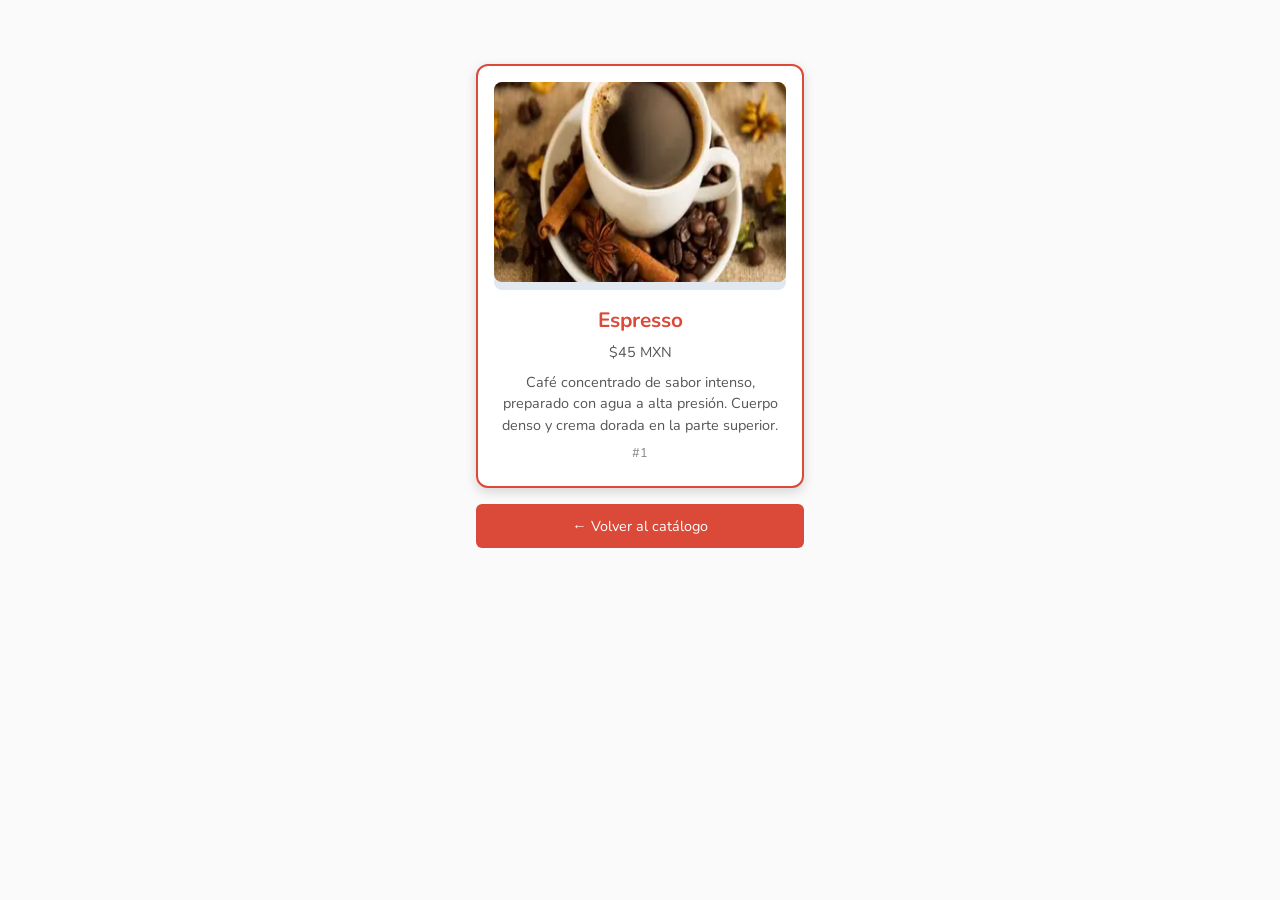
==== detalle.html @ 6a76a420 "Proyecto CoffeeShop GB - PWA con cards de café y página de detalle" ====
<!DOCTYPE html>
<html lang="es">
    <head>
        <meta charset="UTF-8">
        <meta name="viewport" content="width=device-width, initial-scale=1.0">
        <meta http-equiv="X-UA-Compatible" content="ie=edge">
        <link rel="stylesheet" href="css/style.css">
        <link rel="manifest" href="manifest.json">

        <link rel="apple-touch-icon" href="imagenes/icons/icon-72x72.png">
        <link rel="apple-touch-icon" href="imagenes/icons/icon-96x96.png">
        <link rel="apple-touch-icon" href="imagenes/icons/icon-128x128.png">
        <link rel="apple-touch-icon" href="imagenes/icons/icon-144x144.png">
        <link rel="apple-touch-icon" href="imagenes/icons/icon-152x152.png">
        <link rel="apple-touch-icon" href="imagenes/icons/icon-192x192.png">

        <meta name="theme-color" content="#db4938">
        <link rel="preconnect" href="https://fonts.googleapis.com">
        <link rel="preconnect" href="https://fonts.gstatic.com" crossorigin>
        <link href="https://fonts.googleapis.com/css2?family=Nunito:wght@400;700&display=swap" rel="stylesheet">
        <!-- Estilos para la card de detalle -->
        <style>
            body { background: #fafafa; font-family: 'Nunito', sans-serif; }
            .detail-container { max-width: 360px; margin: 2rem auto; padding: 1rem; }
            .detail-card {
                border: 2px solid #db4938;
                border-radius: 12px;
                padding: 1.5rem 1rem;
                background: #fff;
                box-shadow: 0 4px 12px rgba(0,0,0,0.15);
                transition: transform 0.3s;
            }
            .detail-card:hover { transform: translateY(-2px); }
            .detail-card .img-wrapper {
                width: 100%;
                height: 200px;
                background: #e2e8f0;
                border-radius: 8px;
                margin-bottom: 1rem;
                display: flex;
                align-items: center;
                justify-content: center;
                color: #718096;
                font-size: 0.8rem;
            }
            .detail-card img {
                width: 100%;
                height: 200px;
                object-fit: cover;
                border-radius: 8px;
                margin-bottom: 1rem;
            }
            .detail-card h2 { color: #db4938; margin: 0.5rem 0; font-size: 1.3rem; }
            .detail-card .precio { font-size: 1.2rem; color: #2d3748; font-weight: bold; margin: 0.5rem 0; display: block; }
            .detail-card p { color: #555; line-height: 1.5; margin: 0.5rem 0; font-size: 0.9rem; }
            .detail-card small { color: #888; font-size: 0.8rem; display: block; margin-top: 0.5rem; }
            .btn-volver {
                width: 100%;
                padding: 0.75rem;
                background: #db4938;
                color: white;
                border: none;
                border-radius: 6px;
                cursor: pointer;
                font-family: 'Nunito', sans-serif;
                font-size: 0.9rem;
                margin-top: 1.5rem;
            }
            .btn-volver:hover { background: #c53d2e; }
        </style>
    </head>
    <body>
        <main style="padding: 1rem;">
            <div class="detail-container">
                <!-- Card por defecto - se remplazará con JavaScript -->
                <div class="detail-card" id="default-card">
                    <div class="img-wrapper" id="img-placeholder">
                        Imagen del café
                    </div>
                    <h2 class="card-title" id="title-placeholder">Nombre del Café</h2>
                    <p class="card-precio" id="precio-placeholder">$XX MXN</p>
                    <p class="card-descripcion" id="descripcion-placeholder">
                        Descripción del café aquí. Este café se caracteriza por su...
                    </p>
                    <small class="card-id" id="id-placeholder">#1</small>
                </div>
                <!-- Botón volver (siempre visible) -->
                <button class="btn-volver" id="btn-volver" style="margin-top: 1rem;">← Volver al catálogo</button>
            </div>
        </main>
        <script src="js/app.js"></script>
    </body>
</html>
---- css/style.css ----
*{
    margin:0;
    padding:0;
    box-sizing: border-box;
}

body{
    background:#fdfdfd;
    font-family: "Nunito", sans-serif;
    font-size: 1rem;
}

main{
    max-width: 1100px;
    margin: auto;
    padding: 0.5rem;
    text-align: center;
}

nav{
    display: flex;
    justify-content: space-between;
    align-items: center;
    padding: 1rem 0;
    flex-wrap: wrap;
}

ul{
    list-style: none;
    display: flex;
    gap: 1rem;
}

li{
    cursor: pointer;
}

h1{
    color: #db4938;
}

.cards{
    display: grid;
    grid-template-columns: repeat(auto-fill, minmax(220px, 1fr));
    gap: 1.5rem;
    padding: 1.5rem 0;
}

.card{
    background: #fff;
    border-radius: 12px;
    box-shadow: 0 2px 8px rgba(0,0,0,0.1);
    overflow: hidden;
    transition: transform 0.3s, box-shadow 0.3s;
}

.card:hover{
    transform: translateY(-5px);
    box-shadow: 0 4px 16px rgba(0,0,0,0.2);
}

.card img{
    width: 100%;
    height: 200px;
    object-fit: cover;
}

.card-info{
    padding: 1rem;
}

.card-info h3{
    color: #db4938;
    margin-bottom: 0.5rem;
}

.card-info p{
    color: #555;
    font-size: 0.9rem;
    line-height: 1.4;
}

@media(max-width: 600px){
    nav{
        flex-direction: column;
        gap: 0.5rem;
    }

    .cards{
        grid-template-columns: 1fr;
    }
}

@media(max-width: 900px){
    .cards{
        grid-template-columns: repeat(auto-fill, minmax(180px, 1fr));
    }
}
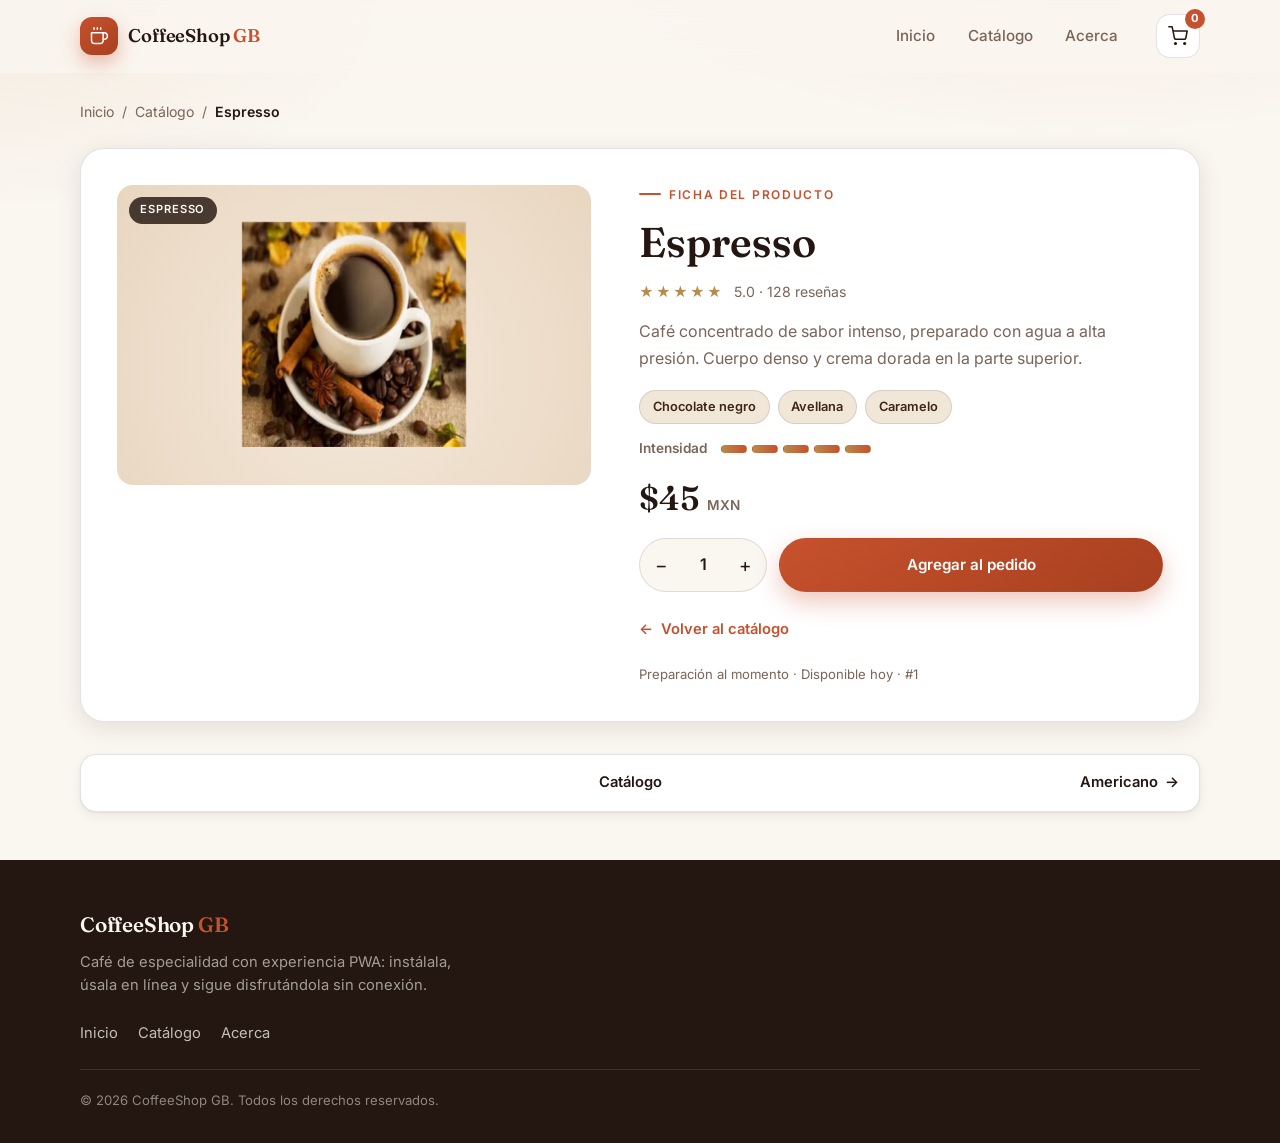
==== commit b3ef12e6: "Corregir navegacion a detalle y redisenar UI/UX con design system" ====
--- a/detalle.html
+++ b/detalle.html
@@ -4,8 +4,12 @@
         <meta charset="UTF-8">
         <meta name="viewport" content="width=device-width, initial-scale=1.0">
         <meta http-equiv="X-UA-Compatible" content="ie=edge">
+        <meta name="description" content="Detalle del café - CoffeeShop GB">
+        <title>Detalle del café | CoffeeShop GB</title>
         <link rel="stylesheet" href="css/style.css">
         <link rel="manifest" href="manifest.json">
+        <link rel="icon" href="imagenes/icons/favicon-32x32.png" sizes="32x32">
+        <link rel="icon" href="imagenes/icons/icon-192x192.png" sizes="192x192">
 
         <link rel="apple-touch-icon" href="imagenes/icons/icon-72x72.png">
         <link rel="apple-touch-icon" href="imagenes/icons/icon-96x96.png">
@@ -14,80 +18,128 @@
         <link rel="apple-touch-icon" href="imagenes/icons/icon-152x152.png">
         <link rel="apple-touch-icon" href="imagenes/icons/icon-192x192.png">
 
-        <meta name="theme-color" content="#db4938">
+        <meta name="theme-color" content="#241610">
+        <meta name="apple-mobile-web-app-capable" content="yes">
         <link rel="preconnect" href="https://fonts.googleapis.com">
         <link rel="preconnect" href="https://fonts.gstatic.com" crossorigin>
-        <link href="https://fonts.googleapis.com/css2?family=Nunito:wght@400;700&display=swap" rel="stylesheet">
-        <!-- Estilos para la card de detalle -->
-        <style>
-            body { background: #fafafa; font-family: 'Nunito', sans-serif; }
-            .detail-container { max-width: 360px; margin: 2rem auto; padding: 1rem; }
-            .detail-card {
-                border: 2px solid #db4938;
-                border-radius: 12px;
-                padding: 1.5rem 1rem;
-                background: #fff;
-                box-shadow: 0 4px 12px rgba(0,0,0,0.15);
-                transition: transform 0.3s;
-            }
-            .detail-card:hover { transform: translateY(-2px); }
-            .detail-card .img-wrapper {
-                width: 100%;
-                height: 200px;
-                background: #e2e8f0;
-                border-radius: 8px;
-                margin-bottom: 1rem;
-                display: flex;
-                align-items: center;
-                justify-content: center;
-                color: #718096;
-                font-size: 0.8rem;
-            }
-            .detail-card img {
-                width: 100%;
-                height: 200px;
-                object-fit: cover;
-                border-radius: 8px;
-                margin-bottom: 1rem;
-            }
-            .detail-card h2 { color: #db4938; margin: 0.5rem 0; font-size: 1.3rem; }
-            .detail-card .precio { font-size: 1.2rem; color: #2d3748; font-weight: bold; margin: 0.5rem 0; display: block; }
-            .detail-card p { color: #555; line-height: 1.5; margin: 0.5rem 0; font-size: 0.9rem; }
-            .detail-card small { color: #888; font-size: 0.8rem; display: block; margin-top: 0.5rem; }
-            .btn-volver {
-                width: 100%;
-                padding: 0.75rem;
-                background: #db4938;
-                color: white;
-                border: none;
-                border-radius: 6px;
-                cursor: pointer;
-                font-family: 'Nunito', sans-serif;
-                font-size: 0.9rem;
-                margin-top: 1.5rem;
-            }
-            .btn-volver:hover { background: #c53d2e; }
-        </style>
+        <link href="https://fonts.googleapis.com/css2?family=Fraunces:opsz,wght@9..144,500;9..144,600;9..144,700&family=Inter:wght@400;500;600;700&display=swap" rel="stylesheet">
     </head>
-    <body>
-        <main style="padding: 1rem;">
-            <div class="detail-container">
-                <!-- Card por defecto - se remplazará con JavaScript -->
-                <div class="detail-card" id="default-card">
-                    <div class="img-wrapper" id="img-placeholder">
-                        Imagen del café
-                    </div>
-                    <h2 class="card-title" id="title-placeholder">Nombre del Café</h2>
-                    <p class="card-precio" id="precio-placeholder">$XX MXN</p>
-                    <p class="card-descripcion" id="descripcion-placeholder">
-                        Descripción del café aquí. Este café se caracteriza por su...
-                    </p>
-                    <small class="card-id" id="id-placeholder">#1</small>
+    <body class="page-detalle">
+        <a class="skip-link" href="#contenido">Saltar al contenido</a>
+        <header class="site-header">
+            <div class="container header-inner">
+                <a class="brand" href="index.html">
+                    <span class="brand-icon" aria-hidden="true">
+                        <svg viewBox="0 0 24 24" fill="none" stroke="currentColor" stroke-width="1.8" stroke-linecap="round" stroke-linejoin="round">
+                            <path d="M17 8h1a4 4 0 1 1 0 8h-1"></path>
+                            <path d="M3 8h14v9a4 4 0 0 1-4 4H7a4 4 0 0 1-4-4V8z"></path>
+                            <line x1="6" y1="2" x2="6" y2="4"></line>
+                            <line x1="10" y1="2" x2="10" y2="4"></line>
+                            <line x1="14" y1="2" x2="14" y2="4"></line>
+                        </svg>
+                    </span>
+                    <span class="brand-text">CoffeeShop <em>GB</em></span>
+                </a>
+
+                <nav class="main-nav" aria-label="Navegación principal">
+                    <a href="index.html#inicio">Inicio</a>
+                    <a href="index.html#catalogo">Catálogo</a>
+                    <a href="index.html#acerca">Acerca</a>
+                </nav>
+
+                <button class="cart-btn" id="cart-btn" type="button" aria-label="Pedido">
+                    <svg viewBox="0 0 24 24" fill="none" stroke="currentColor" stroke-width="1.8" stroke-linecap="round" stroke-linejoin="round" aria-hidden="true">
+                        <circle cx="9" cy="21" r="1"></circle>
+                        <circle cx="20" cy="21" r="1"></circle>
+                        <path d="M1 1h4l2.68 13.39a2 2 0 0 0 2 1.61h9.72a2 2 0 0 0 2-1.61L23 6H6"></path>
+                    </svg>
+                    <span class="cart-count" id="cart-count">0</span>
+                </button>
+            </div>
+        </header>
+
+        <main id="contenido">
+            <section class="detail">
+                <div class="container">
+                    <nav class="breadcrumb" aria-label="Migas de pan">
+                        <a href="index.html">Inicio</a>
+                        <span aria-hidden="true">/</span>
+                        <a href="index.html#catalogo">Catálogo</a>
+                        <span aria-hidden="true">/</span>
+                        <span id="breadcrumb-actual">Café</span>
+                    </nav>
+
+                    <article class="detail-card" id="detalle-card">
+                        <div class="detail-media">
+                            <div class="img-wrapper" id="img-placeholder">
+                                <span class="img-loading">Cargando café…</span>
+                            </div>
+                            <span class="product-tag" id="badge-placeholder">Café</span>
+                        </div>
+
+                        <div class="detail-body">
+                            <span class="eyebrow">Ficha del producto</span>
+                            <h1 class="detail-title" id="title-placeholder">Nombre del café</h1>
+
+                            <div class="detail-rating" aria-label="Valoración 5 de 5">
+                                <span class="stars" aria-hidden="true">★★★★★</span>
+                                <span class="rating-text">5.0 · 128 reseñas</span>
+                            </div>
+
+                            <p class="detail-desc" id="descripcion-placeholder">Descripción del café.</p>
+
+                            <ul class="note-chips" id="notas-placeholder" aria-label="Notas de cata"></ul>
+
+                            <div class="intensity" aria-label="Intensidad">
+                                <span class="intensity-label">Intensidad</span>
+                                <span class="intensity-meter" id="intensidad-placeholder"></span>
+                            </div>
+
+                            <p class="detail-price" id="precio-placeholder">$XX <small>MXN</small></p>
+
+                            <div class="detail-actions">
+                                <div class="stepper" role="group" aria-label="Cantidad">
+                                    <button type="button" class="stepper-btn" id="qty-minus" aria-label="Quitar uno">−</button>
+                                    <input type="number" id="qty-input" value="1" min="1" max="99" aria-label="Cantidad" readonly>
+                                    <button type="button" class="stepper-btn" id="qty-plus" aria-label="Agregar uno">+</button>
+                                </div>
+                                <button type="button" class="btn btn-primary btn-add" id="btn-agregar">Agregar al pedido</button>
+                            </div>
+
+                            <a class="btn-back" id="btn-volver" href="index.html#catalogo">
+                                <span aria-hidden="true">←</span> Volver al catálogo
+                            </a>
+
+                            <p class="detail-meta">Preparación al momento · Disponible hoy · #<span id="id-placeholder">1</span></p>
+                        </div>
+                    </article>
+
+                    <nav class="detail-nav" aria-label="Navegación entre cafés">
+                        <a href="#" id="nav-anterior"><span aria-hidden="true">←</span> <span>Anterior</span></a>
+                        <a href="index.html#catalogo">Catálogo</a>
+                        <a href="#" id="nav-siguiente"><span>Siguiente</span> <span aria-hidden="true">→</span></a>
+                    </nav>
                 </div>
-                <!-- Botón volver (siempre visible) -->
-                <button class="btn-volver" id="btn-volver" style="margin-top: 1rem;">← Volver al catálogo</button>
+            </section>
+        </main>
+
+        <footer class="site-footer">
+            <div class="container footer-inner">
+                <div class="footer-brand">
+                    <div class="brand-text">CoffeeShop <em>GB</em></div>
+                    <p>Café de especialidad con experiencia PWA: instálala, úsala en línea y sigue disfrutándola sin conexión.</p>
+                </div>
+                <nav class="footer-links" aria-label="Enlaces del pie de página">
+                    <a href="index.html#inicio">Inicio</a>
+                    <a href="index.html#catalogo">Catálogo</a>
+                    <a href="index.html#acerca">Acerca</a>
+                </nav>
+                <p class="footer-legal">© 2026 CoffeeShop GB. Todos los derechos reservados.</p>
             </div>
-        </main>
+        </footer>
+
+        <div class="toast" id="toast" role="status" aria-live="polite"></div>
+
         <script src="js/app.js"></script>
     </body>
-</html>+</html>
--- a/css/style.css
+++ b/css/style.css
@@ -1,98 +1,1103 @@
-*{
-    margin:0;
-    padding:0;
-    box-sizing: border-box;
-}
-
-body{
-    background:#fdfdfd;
-    font-family: "Nunito", sans-serif;
-    font-size: 1rem;
-}
-
-main{
-    max-width: 1100px;
-    margin: auto;
-    padding: 0.5rem;
+/* =========================================================
+   CoffeeShop GB · Design System
+   Paleta cálida tipo "coffee shop": espresso, crema y terracota
+   ========================================================= */
+
+:root {
+  --espresso: #241610;
+  --coffee: #3b2618;
+  --crema: #faf6f0;
+  --crema-2: #f1e7d9;
+  --surface: #ffffff;
+  --accent: #c6512e;
+  --accent-strong: #a8401f;
+  --accent-soft: #f7e4dc;
+  --gold: #b98a4b;
+  --ink: #241610;
+  --muted: #7a6558;
+  --line: rgba(36, 22, 16, 0.12);
+
+  --radius-sm: 10px;
+  --radius: 16px;
+  --radius-lg: 24px;
+
+  --shadow-sm: 0 1px 2px rgba(36, 22, 16, 0.06), 0 4px 12px rgba(36, 22, 16, 0.06);
+  --shadow-md: 0 6px 24px rgba(36, 22, 16, 0.1);
+  --shadow-lg: 0 24px 60px rgba(36, 22, 16, 0.18);
+
+  --font-body: "Inter", system-ui, -apple-system, "Segoe UI", sans-serif;
+  --font-display: "Fraunces", Georgia, "Times New Roman", serif;
+
+  --container: 1120px;
+  --header-h: 72px;
+  --ease: cubic-bezier(0.22, 1, 0.36, 1);
+
+  color-scheme: light;
+}
+
+*,
+*::before,
+*::after {
+  box-sizing: border-box;
+}
+
+html {
+  scroll-behavior: smooth;
+  scroll-padding-top: calc(var(--header-h) + 16px);
+}
+
+body {
+  margin: 0;
+  font-family: var(--font-body);
+  font-size: 1rem;
+  line-height: 1.6;
+  color: var(--ink);
+  background:
+    radial-gradient(900px 420px at 85% -10%, rgba(198, 81, 46, 0.08), transparent 60%),
+    radial-gradient(700px 380px at 0% 0%, rgba(185, 138, 75, 0.1), transparent 55%),
+    var(--crema);
+  -webkit-font-smoothing: antialiased;
+}
+
+img {
+  max-width: 100%;
+  display: block;
+}
+
+a {
+  color: inherit;
+  text-decoration: none;
+}
+
+button,
+input {
+  font: inherit;
+  color: inherit;
+}
+
+.container {
+  width: min(100% - 2.5rem, var(--container));
+  margin-inline: auto;
+}
+
+.text-accent {
+  color: var(--accent);
+}
+
+.skip-link {
+  position: absolute;
+  top: -100px;
+  left: 1rem;
+  z-index: 200;
+  padding: 0.7rem 1.1rem;
+  border-radius: 0 0 var(--radius-sm) var(--radius-sm);
+  background: var(--espresso);
+  color: var(--crema);
+  font-size: 0.9rem;
+  font-weight: 600;
+  transition: top 0.2s var(--ease);
+}
+
+.skip-link:focus {
+  top: 0;
+}
+
+.eyebrow {
+  display: inline-flex;
+  align-items: center;
+  gap: 0.5rem;
+  font-size: 0.75rem;
+  font-weight: 600;
+  letter-spacing: 0.14em;
+  text-transform: uppercase;
+  color: var(--accent);
+}
+
+.eyebrow::before {
+  content: "";
+  width: 22px;
+  height: 2px;
+  border-radius: 2px;
+  background: currentColor;
+}
+
+.section-title {
+  font-family: var(--font-display);
+  font-size: clamp(1.75rem, 3.5vw, 2.4rem);
+  font-weight: 600;
+  line-height: 1.15;
+  margin: 0.35rem 0 0;
+  letter-spacing: -0.01em;
+}
+
+/* ---------- Header ---------- */
+
+.site-header {
+  position: sticky;
+  top: 0;
+  z-index: 50;
+  background: rgba(250, 246, 240, 0.82);
+  backdrop-filter: blur(14px);
+  -webkit-backdrop-filter: blur(14px);
+  border-bottom: 1px solid transparent;
+  transition: border-color 0.3s, box-shadow 0.3s;
+}
+
+.site-header.is-scrolled {
+  border-color: var(--line);
+  box-shadow: 0 6px 24px rgba(36, 22, 16, 0.06);
+}
+
+.header-inner {
+  height: var(--header-h);
+  display: flex;
+  align-items: center;
+  gap: 1.5rem;
+}
+
+.brand {
+  display: inline-flex;
+  align-items: center;
+  gap: 0.65rem;
+  font-weight: 700;
+}
+
+.brand-icon {
+  width: 38px;
+  height: 38px;
+  display: grid;
+  place-items: center;
+  border-radius: 12px;
+  color: var(--surface);
+  background: linear-gradient(145deg, var(--accent), var(--accent-strong));
+  box-shadow: 0 8px 18px rgba(198, 81, 46, 0.35);
+}
+
+.brand-icon svg {
+  width: 20px;
+  height: 20px;
+}
+
+.brand-text {
+  font-family: var(--font-display);
+  font-size: 1.15rem;
+  font-weight: 600;
+  letter-spacing: -0.01em;
+}
+
+.brand-text em {
+  font-style: normal;
+  color: var(--accent);
+}
+
+.main-nav {
+  margin-left: auto;
+  display: flex;
+  align-items: center;
+  gap: 0.35rem;
+}
+
+.main-nav a {
+  padding: 0.5rem 0.85rem;
+  border-radius: 999px;
+  font-size: 0.95rem;
+  font-weight: 500;
+  color: var(--muted);
+  transition: color 0.2s, background 0.2s;
+}
+
+.main-nav a:hover,
+.main-nav a:focus-visible {
+  color: var(--ink);
+  background: rgba(36, 22, 16, 0.06);
+}
+
+.cart-btn {
+  position: relative;
+  width: 44px;
+  height: 44px;
+  display: grid;
+  place-items: center;
+  border: 1px solid var(--line);
+  border-radius: 14px;
+  background: var(--surface);
+  cursor: pointer;
+  transition: transform 0.2s var(--ease), box-shadow 0.2s;
+}
+
+.cart-btn:hover {
+  transform: translateY(-2px);
+  box-shadow: var(--shadow-sm);
+}
+
+.cart-btn svg {
+  width: 20px;
+  height: 20px;
+}
+
+.cart-count {
+  position: absolute;
+  top: -6px;
+  right: -6px;
+  min-width: 20px;
+  height: 20px;
+  padding: 0 5px;
+  display: grid;
+  place-items: center;
+  border-radius: 999px;
+  background: var(--accent);
+  color: #fff;
+  font-size: 0.7rem;
+  font-weight: 700;
+}
+
+.cart-count.is-bump {
+  animation: bump 0.35s var(--ease);
+}
+
+/* ---------- Botones ---------- */
+
+.btn {
+  display: inline-flex;
+  align-items: center;
+  justify-content: center;
+  gap: 0.5rem;
+  padding: 0.85rem 1.5rem;
+  border: 1px solid transparent;
+  border-radius: 999px;
+  font-weight: 600;
+  font-size: 0.95rem;
+  cursor: pointer;
+  transition: transform 0.2s var(--ease), box-shadow 0.2s, background 0.2s, color 0.2s;
+}
+
+.btn:active {
+  transform: translateY(1px);
+}
+
+.btn-primary {
+  background: linear-gradient(145deg, var(--accent), var(--accent-strong));
+  color: #fff;
+  box-shadow: 0 10px 24px rgba(198, 81, 46, 0.32);
+}
+
+.btn-primary:hover {
+  transform: translateY(-2px);
+  box-shadow: 0 14px 30px rgba(198, 81, 46, 0.4);
+}
+
+.btn-ghost {
+  background: transparent;
+  border-color: var(--line);
+  color: var(--ink);
+}
+
+.btn-ghost:hover {
+  background: var(--surface);
+  border-color: rgba(36, 22, 16, 0.25);
+  transform: translateY(-2px);
+}
+
+/* ---------- Hero ---------- */
+
+.hero {
+  padding: clamp(2.5rem, 6vw, 4.5rem) 0 clamp(3rem, 7vw, 5rem);
+  overflow: hidden;
+}
+
+.hero-inner {
+  display: grid;
+  grid-template-columns: 1.05fr 0.95fr;
+  align-items: center;
+  gap: clamp(2rem, 5vw, 4rem);
+}
+
+.hero-title {
+  font-family: var(--font-display);
+  font-size: clamp(2.3rem, 5.4vw, 3.7rem);
+  font-weight: 600;
+  line-height: 1.05;
+  letter-spacing: -0.02em;
+  margin: 0.9rem 0 1rem;
+}
+
+.hero-subtitle {
+  color: var(--muted);
+  font-size: 1.05rem;
+  max-width: 46ch;
+  margin: 0 0 1.75rem;
+}
+
+.hero-actions {
+  display: flex;
+  flex-wrap: wrap;
+  gap: 0.75rem;
+}
+
+.hero-stats {
+  list-style: none;
+  display: flex;
+  gap: 2.25rem;
+  margin: 2.5rem 0 0;
+  padding: 0;
+}
+
+.hero-stats li {
+  display: flex;
+  flex-direction: column;
+}
+
+.hero-stats strong {
+  font-family: var(--font-display);
+  font-size: 1.6rem;
+  font-weight: 600;
+  line-height: 1;
+}
+
+.hero-stats span {
+  font-size: 0.82rem;
+  color: var(--muted);
+  margin-top: 0.3rem;
+}
+
+.hero-visual {
+  position: relative;
+  display: grid;
+  place-items: center;
+  min-height: 340px;
+}
+
+.hero-blob {
+  position: absolute;
+  inset: 6% 8%;
+  border-radius: 46% 54% 58% 42% / 52% 44% 56% 48%;
+  background:
+    radial-gradient(circle at 30% 30%, #f6e9da, #ecd7c2 55%, #e3c7ad);
+  box-shadow: inset 0 -30px 60px rgba(36, 22, 16, 0.08);
+  animation: blob 12s ease-in-out infinite alternate;
+}
+
+.hero-cup {
+  position: relative;
+  width: min(78%, 340px);
+  filter: drop-shadow(0 30px 40px rgba(36, 22, 16, 0.25));
+  animation: float 5s ease-in-out infinite;
+}
+
+.hero-chip {
+  position: absolute;
+  padding: 0.55rem 0.95rem;
+  border-radius: 999px;
+  background: rgba(255, 255, 255, 0.9);
+  border: 1px solid var(--line);
+  box-shadow: var(--shadow-sm);
+  font-size: 0.82rem;
+  font-weight: 600;
+  backdrop-filter: blur(8px);
+}
+
+.hero-chip-top {
+  top: 12%;
+  right: 4%;
+  color: var(--accent);
+}
+
+.hero-chip-bottom {
+  bottom: 14%;
+  left: 2%;
+}
+
+/* ---------- Catálogo ---------- */
+
+.catalog,
+.features {
+  padding: clamp(3rem, 7vw, 5rem) 0;
+}
+
+.section-head {
+  display: flex;
+  align-items: flex-end;
+  justify-content: space-between;
+  gap: 1.5rem;
+  margin-bottom: 2rem;
+  flex-wrap: wrap;
+}
+
+.section-head-center {
+  justify-content: center;
+  text-align: center;
+}
+
+.search {
+  display: flex;
+  align-items: center;
+  gap: 0.6rem;
+  min-width: min(100%, 300px);
+  padding: 0.7rem 1rem;
+  background: var(--surface);
+  border: 1px solid var(--line);
+  border-radius: 999px;
+  box-shadow: var(--shadow-sm);
+  transition: border-color 0.2s, box-shadow 0.2s;
+}
+
+.search:focus-within {
+  border-color: rgba(198, 81, 46, 0.55);
+  box-shadow: 0 0 0 4px rgba(198, 81, 46, 0.12);
+}
+
+.search svg {
+  width: 18px;
+  height: 18px;
+  color: var(--muted);
+  flex: none;
+}
+
+.search input {
+  border: 0;
+  outline: 0;
+  background: transparent;
+  width: 100%;
+  font-size: 0.95rem;
+}
+
+.search input::placeholder {
+  color: rgba(122, 101, 88, 0.75);
+}
+
+.product-grid {
+  display: grid;
+  grid-template-columns: repeat(auto-fill, minmax(240px, 1fr));
+  gap: 1.5rem;
+}
+
+.product-card {
+  display: flex;
+  flex-direction: column;
+  background: var(--surface);
+  border: 1px solid var(--line);
+  border-radius: var(--radius-lg);
+  overflow: hidden;
+  box-shadow: var(--shadow-sm);
+  transition: transform 0.3s var(--ease), box-shadow 0.3s, border-color 0.3s;
+}
+
+.product-card:hover {
+  transform: translateY(-6px);
+  box-shadow: var(--shadow-md);
+  border-color: rgba(198, 81, 46, 0.3);
+}
+
+.product-card:focus-visible {
+  outline: 3px solid rgba(198, 81, 46, 0.55);
+  outline-offset: 3px;
+}
+
+.product-media {
+  position: relative;
+  aspect-ratio: 4 / 3;
+  background:
+    radial-gradient(circle at 50% 65%, #f3e6d6, #e9d8c4);
+  overflow: hidden;
+}
+
+.product-media img {
+  width: 100%;
+  height: 100%;
+  object-fit: contain;
+  padding: 8%;
+  transition: transform 0.5s var(--ease);
+}
+
+.product-card:hover .product-media img {
+  transform: scale(1.07) rotate(-1.5deg);
+}
+
+.product-tag {
+  position: absolute;
+  top: 12px;
+  left: 12px;
+  padding: 0.3rem 0.7rem;
+  border-radius: 999px;
+  background: rgba(36, 22, 16, 0.82);
+  color: var(--crema);
+  font-size: 0.7rem;
+  font-weight: 600;
+  letter-spacing: 0.08em;
+  text-transform: uppercase;
+  backdrop-filter: blur(6px);
+}
+
+.product-body {
+  display: flex;
+  flex-direction: column;
+  gap: 0.35rem;
+  padding: 1.15rem 1.25rem 1.25rem;
+  flex: 1;
+}
+
+.product-name {
+  font-family: var(--font-display);
+  font-size: 1.25rem;
+  font-weight: 600;
+  margin: 0;
+}
+
+.product-desc {
+  margin: 0;
+  color: var(--muted);
+  font-size: 0.9rem;
+  line-height: 1.5;
+  flex: 1;
+}
+
+.product-foot {
+  display: flex;
+  align-items: center;
+  justify-content: space-between;
+  margin-top: 0.9rem;
+  padding-top: 0.9rem;
+  border-top: 1px dashed var(--line);
+}
+
+.product-price {
+  font-family: var(--font-display);
+  font-size: 1.3rem;
+  font-weight: 600;
+  color: var(--ink);
+}
+
+.product-price small {
+  font-family: var(--font-body);
+  font-size: 0.72rem;
+  font-weight: 600;
+  color: var(--muted);
+}
+
+.product-cta {
+  font-size: 0.85rem;
+  font-weight: 600;
+  color: var(--accent);
+  display: inline-flex;
+  gap: 0.35rem;
+  transition: gap 0.2s var(--ease);
+}
+
+.product-card:hover .product-cta {
+  gap: 0.6rem;
+}
+
+.product-card[hidden] {
+  display: none;
+}
+
+.empty-state {
+  margin: 2.5rem auto 0;
+  max-width: 46ch;
+  text-align: center;
+  color: var(--muted);
+  background: var(--surface);
+  border: 1px dashed var(--line);
+  border-radius: var(--radius);
+  padding: 1.5rem;
+}
+
+/* ---------- Features ---------- */
+
+.features {
+  background: linear-gradient(180deg, transparent, rgba(241, 231, 217, 0.7));
+}
+
+.feature-grid {
+  display: grid;
+  grid-template-columns: repeat(auto-fit, minmax(240px, 1fr));
+  gap: 1.25rem;
+}
+
+.feature-card {
+  background: var(--surface);
+  border: 1px solid var(--line);
+  border-radius: var(--radius-lg);
+  padding: 1.75rem 1.5rem;
+  box-shadow: var(--shadow-sm);
+  transition: transform 0.3s var(--ease), box-shadow 0.3s;
+}
+
+.feature-card:hover {
+  transform: translateY(-4px);
+  box-shadow: var(--shadow-md);
+}
+
+.feature-icon {
+  width: 48px;
+  height: 48px;
+  display: grid;
+  place-items: center;
+  border-radius: 14px;
+  color: var(--accent);
+  background: var(--accent-soft);
+  margin-bottom: 1rem;
+}
+
+.feature-icon svg {
+  width: 24px;
+  height: 24px;
+}
+
+.feature-card h3 {
+  font-family: var(--font-display);
+  font-size: 1.2rem;
+  font-weight: 600;
+  margin: 0 0 0.4rem;
+}
+
+.feature-card p {
+  margin: 0;
+  color: var(--muted);
+  font-size: 0.92rem;
+}
+
+/* ---------- Footer ---------- */
+
+.site-footer {
+  margin-top: 2rem;
+  background: var(--espresso);
+  color: rgba(250, 246, 240, 0.82);
+}
+
+.footer-inner {
+  padding: 3rem 0 2rem;
+  display: grid;
+  gap: 1.5rem;
+}
+
+.footer-brand .brand-text {
+  color: var(--crema);
+  font-size: 1.3rem;
+}
+
+.footer-brand p {
+  margin: 0.6rem 0 0;
+  max-width: 44ch;
+  font-size: 0.92rem;
+  color: rgba(250, 246, 240, 0.6);
+}
+
+.footer-links {
+  display: flex;
+  flex-wrap: wrap;
+  gap: 1.25rem;
+}
+
+.footer-links a {
+  font-size: 0.92rem;
+  color: rgba(250, 246, 240, 0.75);
+  transition: color 0.2s;
+}
+
+.footer-links a:hover {
+  color: var(--crema);
+}
+
+.footer-legal {
+  margin: 0;
+  padding-top: 1.25rem;
+  border-top: 1px solid rgba(250, 246, 240, 0.12);
+  font-size: 0.82rem;
+  color: rgba(250, 246, 240, 0.5);
+}
+
+/* ---------- Página de detalle ---------- */
+
+.breadcrumb {
+  display: flex;
+  flex-wrap: wrap;
+  align-items: center;
+  gap: 0.5rem;
+  margin: 1.75rem 0 1.5rem;
+  font-size: 0.88rem;
+  color: var(--muted);
+}
+
+.breadcrumb a {
+  color: var(--muted);
+  transition: color 0.2s;
+}
+
+.breadcrumb a:hover {
+  color: var(--accent);
+}
+
+.breadcrumb span:last-child {
+  color: var(--ink);
+  font-weight: 600;
+}
+
+.detail-card {
+  display: grid;
+  grid-template-columns: minmax(0, 0.95fr) minmax(0, 1.05fr);
+  gap: clamp(1.5rem, 4vw, 3rem);
+  background: var(--surface);
+  border: 1px solid var(--line);
+  border-radius: var(--radius-lg);
+  padding: clamp(1.25rem, 3vw, 2.25rem);
+  box-shadow: var(--shadow-md);
+  animation: fade-up 0.5s var(--ease) both;
+}
+
+.detail-media {
+  position: relative;
+  border-radius: var(--radius);
+  overflow: hidden;
+  background: radial-gradient(circle at 50% 60%, #f5e9db, #e8d6c0);
+  display: grid;
+  place-items: center;
+  min-height: 300px;
+  align-self: start;
+}
+
+.img-wrapper {
+  width: 100%;
+  display: grid;
+  place-items: center;
+}
+
+.img-wrapper img {
+  width: 100%;
+  max-height: 420px;
+  object-fit: contain;
+  padding: 8%;
+  animation: fade-up 0.6s var(--ease) both;
+}
+
+.img-loading {
+  color: var(--muted);
+  font-size: 0.9rem;
+}
+
+.detail-body {
+  display: flex;
+  flex-direction: column;
+  gap: 0.9rem;
+}
+
+.detail-title {
+  font-family: var(--font-display);
+  font-size: clamp(1.9rem, 4vw, 2.6rem);
+  font-weight: 600;
+  line-height: 1.1;
+  margin: 0.15rem 0 0;
+}
+
+.detail-rating {
+  display: flex;
+  align-items: center;
+  gap: 0.6rem;
+  font-size: 0.88rem;
+  color: var(--muted);
+}
+
+.stars {
+  color: var(--gold);
+  letter-spacing: 2px;
+}
+
+.detail-desc {
+  margin: 0;
+  color: var(--muted);
+  font-size: 1rem;
+  line-height: 1.7;
+}
+
+.note-chips {
+  list-style: none;
+  display: flex;
+  flex-wrap: wrap;
+  gap: 0.5rem;
+  margin: 0.25rem 0 0;
+  padding: 0;
+}
+
+.note-chips li {
+  padding: 0.35rem 0.8rem;
+  border-radius: 999px;
+  background: var(--crema-2);
+  border: 1px solid var(--line);
+  font-size: 0.8rem;
+  font-weight: 600;
+  color: var(--coffee);
+}
+
+.intensity {
+  display: flex;
+  align-items: center;
+  gap: 0.85rem;
+}
+
+.intensity-label {
+  font-size: 0.85rem;
+  font-weight: 600;
+  color: var(--muted);
+}
+
+.intensity-meter {
+  display: flex;
+  gap: 5px;
+}
+
+.intensity-meter span {
+  width: 26px;
+  height: 8px;
+  border-radius: 999px;
+  background: var(--crema-2);
+  border: 1px solid var(--line);
+}
+
+.intensity-meter span.on {
+  background: linear-gradient(90deg, var(--gold), var(--accent));
+  border-color: transparent;
+}
+
+.detail-price {
+  font-family: var(--font-display);
+  font-size: 2.1rem;
+  font-weight: 600;
+  margin: 0.5rem 0 0;
+  line-height: 1;
+}
+
+.detail-price small {
+  font-family: var(--font-body);
+  font-size: 0.85rem;
+  color: var(--muted);
+  font-weight: 600;
+}
+
+.detail-actions {
+  display: flex;
+  flex-wrap: wrap;
+  gap: 0.75rem;
+  margin-top: 0.5rem;
+}
+
+.stepper {
+  display: inline-flex;
+  align-items: center;
+  border: 1px solid var(--line);
+  border-radius: 999px;
+  background: var(--crema);
+  overflow: hidden;
+}
+
+.stepper-btn {
+  width: 42px;
+  height: 46px;
+  border: 0;
+  background: transparent;
+  font-size: 1.2rem;
+  line-height: 1;
+  cursor: pointer;
+  color: var(--ink);
+  transition: background 0.2s;
+}
+
+.stepper-btn:hover {
+  background: rgba(36, 22, 16, 0.06);
+}
+
+.stepper input {
+  width: 42px;
+  border: 0;
+  background: transparent;
+  text-align: center;
+  font-weight: 600;
+  -moz-appearance: textfield;
+}
+
+.stepper input::-webkit-outer-spin-button,
+.stepper input::-webkit-inner-spin-button {
+  -webkit-appearance: none;
+}
+
+.btn-add {
+  flex: 1;
+  min-width: 200px;
+}
+
+.btn-back {
+  display: inline-flex;
+  align-items: center;
+  gap: 0.5rem;
+  margin-top: 0.75rem;
+  font-size: 0.92rem;
+  font-weight: 600;
+  color: var(--accent);
+  transition: gap 0.2s var(--ease);
+}
+
+.btn-back:hover {
+  gap: 0.8rem;
+}
+
+.detail-meta {
+  margin: 0.5rem 0 0;
+  font-size: 0.82rem;
+  color: var(--muted);
+}
+
+.detail-nav {
+  display: flex;
+  align-items: center;
+  justify-content: space-between;
+  gap: 1rem;
+  margin: 2rem 0 3rem;
+  padding: 1rem 1.25rem;
+  background: var(--surface);
+  border: 1px solid var(--line);
+  border-radius: var(--radius);
+  box-shadow: var(--shadow-sm);
+  font-size: 0.92rem;
+  font-weight: 600;
+}
+
+.detail-nav a {
+  display: inline-flex;
+  align-items: center;
+  gap: 0.45rem;
+  color: var(--ink);
+  transition: color 0.2s;
+}
+
+.detail-nav a:hover {
+  color: var(--accent);
+}
+
+.detail-nav a[hidden] {
+  visibility: hidden;
+}
+
+/* ---------- Toast ---------- */
+
+.toast {
+  position: fixed;
+  left: 50%;
+  bottom: 24px;
+  transform: translate(-50%, 150%);
+  z-index: 100;
+  padding: 0.8rem 1.2rem;
+  border-radius: 999px;
+  background: var(--espresso);
+  color: var(--crema);
+  font-size: 0.9rem;
+  font-weight: 500;
+  box-shadow: var(--shadow-lg);
+  opacity: 0;
+  transition: transform 0.4s var(--ease), opacity 0.4s;
+  pointer-events: none;
+}
+
+.toast.is-visible {
+  transform: translate(-50%, 0);
+  opacity: 1;
+}
+
+/* ---------- Accesibilidad / animaciones ---------- */
+
+:focus-visible {
+  outline: 3px solid rgba(198, 81, 46, 0.55);
+  outline-offset: 2px;
+}
+
+@keyframes float {
+  0%, 100% { transform: translateY(0) rotate(-1deg); }
+  50% { transform: translateY(-14px) rotate(1deg); }
+}
+
+@keyframes blob {
+  from { border-radius: 46% 54% 58% 42% / 52% 44% 56% 48%; }
+  to { border-radius: 56% 44% 44% 56% / 44% 56% 44% 56%; }
+}
+
+@keyframes fade-up {
+  from { opacity: 0; transform: translateY(14px); }
+  to { opacity: 1; transform: translateY(0); }
+}
+
+@keyframes bump {
+  0%, 100% { transform: scale(1); }
+  40% { transform: scale(1.35); }
+}
+
+@media (prefers-reduced-motion: reduce) {
+  html { scroll-behavior: auto; }
+  *,
+  *::before,
+  *::after {
+    animation-duration: 0.01ms !important;
+    animation-iteration-count: 1 !important;
+    transition-duration: 0.01ms !important;
+  }
+}
+
+/* ---------- Responsive ---------- */
+
+@media (max-width: 920px) {
+  .hero-inner {
+    grid-template-columns: 1fr;
     text-align: center;
-}
-
-nav{
-    display: flex;
-    justify-content: space-between;
-    align-items: center;
-    padding: 1rem 0;
-    flex-wrap: wrap;
-}
-
-ul{
-    list-style: none;
-    display: flex;
-    gap: 1rem;
-}
-
-li{
-    cursor: pointer;
-}
-
-h1{
-    color: #db4938;
-}
-
-.cards{
-    display: grid;
-    grid-template-columns: repeat(auto-fill, minmax(220px, 1fr));
+  }
+
+  .hero-subtitle {
+    margin-inline: auto;
+  }
+
+  .hero-actions,
+  .hero-stats {
+    justify-content: center;
+  }
+
+  .hero-visual {
+    order: -1;
+    min-height: 280px;
+  }
+
+  .detail-card {
+    grid-template-columns: 1fr;
+  }
+
+  .detail-media {
+    min-height: 260px;
+  }
+}
+
+@media (max-width: 640px) {
+  .container {
+    width: min(100% - 1.75rem, var(--container));
+  }
+
+  .main-nav {
+    display: none;
+  }
+
+  .product-grid {
+    grid-template-columns: 1fr;
+    gap: 1.1rem;
+  }
+
+  .section-head {
+    align-items: stretch;
+    flex-direction: column;
+  }
+
+  .search {
+    width: 100%;
+  }
+
+  .detail-nav {
+    font-size: 0.85rem;
+  }
+
+  .hero-stats {
     gap: 1.5rem;
-    padding: 1.5rem 0;
-}
-
-.card{
-    background: #fff;
-    border-radius: 12px;
-    box-shadow: 0 2px 8px rgba(0,0,0,0.1);
-    overflow: hidden;
-    transition: transform 0.3s, box-shadow 0.3s;
-}
-
-.card:hover{
-    transform: translateY(-5px);
-    box-shadow: 0 4px 16px rgba(0,0,0,0.2);
-}
-
-.card img{
-    width: 100%;
-    height: 200px;
-    object-fit: cover;
-}
-
-.card-info{
-    padding: 1rem;
-}
-
-.card-info h3{
-    color: #db4938;
-    margin-bottom: 0.5rem;
-}
-
-.card-info p{
-    color: #555;
-    font-size: 0.9rem;
-    line-height: 1.4;
-}
-
-@media(max-width: 600px){
-    nav{
-        flex-direction: column;
-        gap: 0.5rem;
-    }
-
-    .cards{
-        grid-template-columns: 1fr;
-    }
-}
-
-@media(max-width: 900px){
-    .cards{
-        grid-template-columns: repeat(auto-fill, minmax(180px, 1fr));
-    }
-}
+  }
+}
